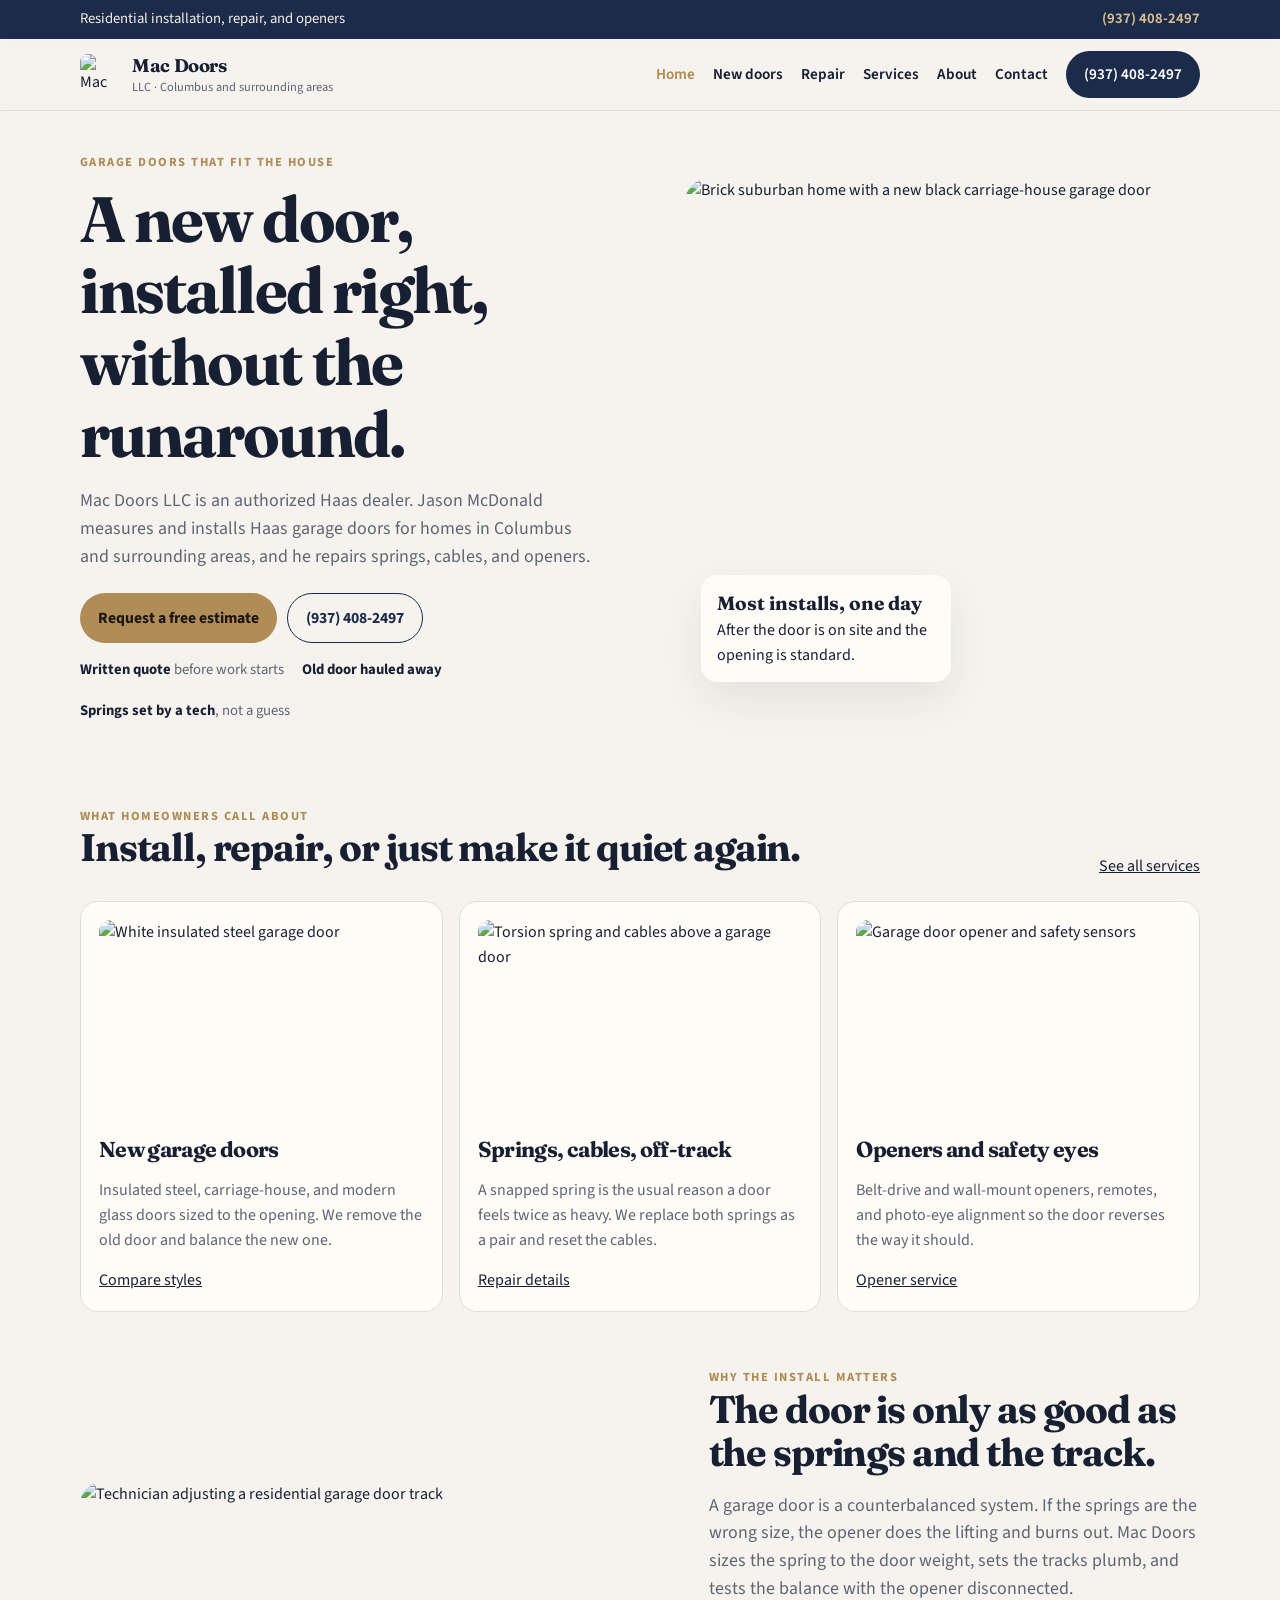
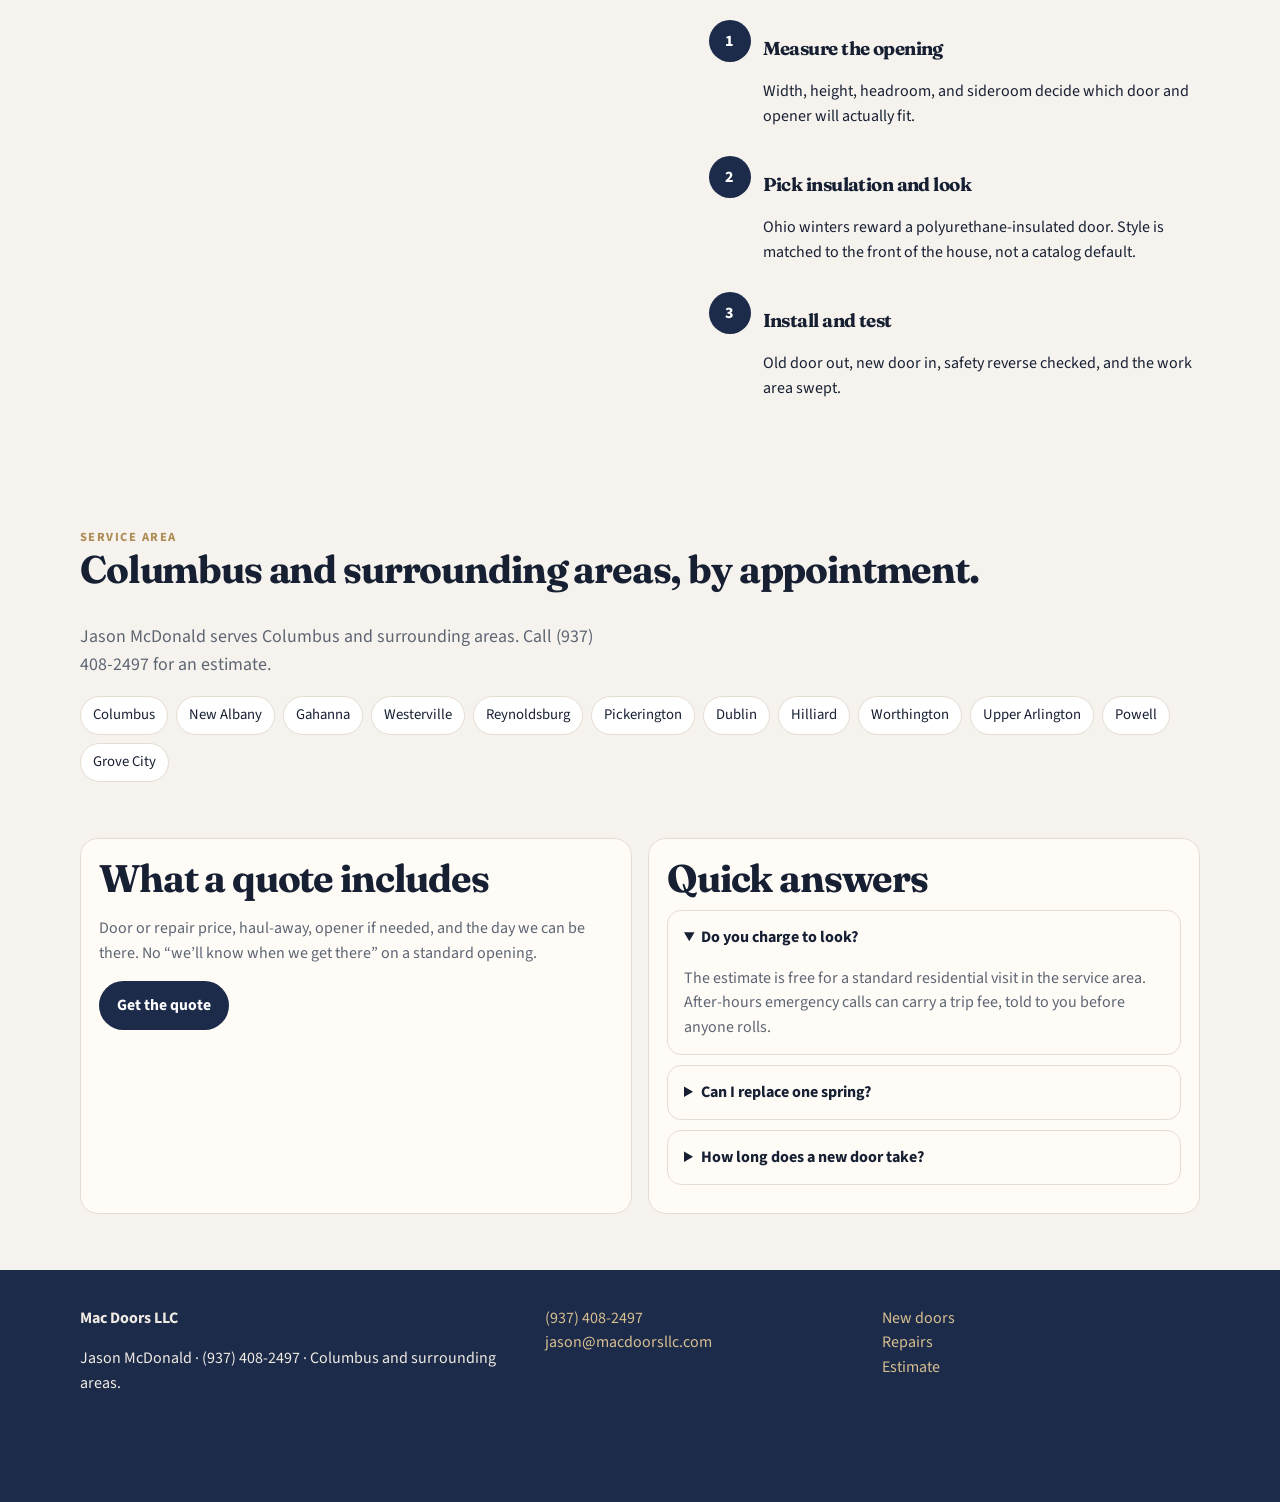
==== index.html @ 1c5671c1 "Add files via upload" ====
<!DOCTYPE html>
<html lang="en">
<head>
  <meta charset="utf-8">
  <meta name="viewport" content="width=device-width, initial-scale=1">
  <title>Mac Doors LLC | Garage Door Installation & Repair in Columbus and surrounding areas</title>
  <meta name="description" content="Mac Doors LLC installs and repairs residential garage doors, springs, and openers in Columbus and surrounding areas. Free written estimates. Same-week installs on in-stock doors.">
  <link rel="preconnect" href="https://fonts.googleapis.com">
  <link rel="preconnect" href="https://fonts.gstatic.com" crossorigin>
  <link href="https://fonts.googleapis.com/css2?family=Fraunces:opsz,wght@9..144,560;9..144,680&family=Source+Sans+3:wght@400;600;700&display=swap" rel="stylesheet">
  <link rel="stylesheet" href="styles.css">
</head>
<body>
  <div class="topbar"><div class="wrap"><span>Residential installation, repair, and openers</span><a data-phone href="tel:+19374082497">Call for a free estimate</a></div></div>
  <header class="site">
    <div class="wrap nav">
      <a class="brand" href="index.html"><img src="images/mark.jpg" alt="Mac Doors mark"><div><strong>Mac Doors</strong><span>LLC · Columbus and surrounding areas</span></div></a>
      <button class="menu-btn" type="button" aria-label="Open menu">Menu</button>
      <nav class="links">
        <a class="active" href="index.html">Home</a>
        <a href="doors.html">New doors</a>
        <a href="repair.html">Repair</a>
        <a href="services.html">Services</a>
        <a href="about.html">About</a>
        <a href="contact.html">Contact</a>
        <a class="btn" data-phone href="tel:+19374082497">Call</a>
      </nav>
    </div>
  </header>
  <main>
    <div class="wrap hero">
      <div>
        <div class="kicker">Garage doors that fit the house</div>
        <h1>A new door, installed right, without the runaround.</h1>
        <p class="lede">Mac Doors LLC is an authorized Haas dealer. Jason McDonald measures and installs Haas garage doors for homes in Columbus and surrounding areas, and he repairs springs, cables, and openers.</p>
        <div class="actions">
          <a class="btn gold" href="contact.html">Request a free estimate</a>
          <a class="btn ghost" data-phone href="tel:+19374082497">Call now</a>
        </div>
        <div class="trustrow">
          <span><strong>Written quote</strong> before work starts</span>
          <span><strong>Old door hauled away</strong></span>
          <span><strong>Springs set by a tech</strong>, not a guess</span>
        </div>
      </div>
      <div class="hero-photo">
        <img src="images/hero.jpg" alt="Brick suburban home with a new black carriage-house garage door">
        <div class="float-card"><b>Most installs, one day</b><span>After the door is on site and the opening is standard.</span></div>
      </div>
    </div>
    <section>
      <div class="wrap">
        <div class="section-head">
          <div><div class="kicker">What homeowners call about</div><h2>Install, repair, or just make it quiet again.</h2></div>
          <a href="services.html">See all services</a>
        </div>
        <div class="grid-3">
          <article class="card">
            <img src="images/steel.jpg" alt="White insulated steel garage door">
            <h3>New garage doors</h3>
            <p>Insulated steel, carriage-house, and modern glass doors sized to the opening. We remove the old door and balance the new one.</p>
            <a href="doors.html">Compare styles</a>
          </article>
          <article class="card">
            <img src="images/spring.jpg" alt="Torsion spring and cables above a garage door">
            <h3>Springs, cables, off-track</h3>
            <p>A snapped spring is the usual reason a door feels twice as heavy. We replace both springs as a pair and reset the cables.</p>
            <a href="repair.html">Repair details</a>
          </article>
          <article class="card">
            <img src="images/opener.jpg" alt="Garage door opener and safety sensors">
            <h3>Openers and safety eyes</h3>
            <p>Belt-drive and wall-mount openers, remotes, and photo-eye alignment so the door reverses the way it should.</p>
            <a href="services.html">Opener service</a>
          </article>
        </div>
      </div>
    </section>
    <section style="padding-top:0">
      <div class="wrap split">
        <img src="images/tech.jpg" alt="Technician adjusting a residential garage door track">
        <div>
          <div class="kicker">Why the install matters</div>
          <h2>The door is only as good as the springs and the track.</h2>
          <p class="lede">A garage door is a counterbalanced system. If the springs are the wrong size, the opener does the lifting and burns out. Mac Doors sizes the spring to the door weight, sets the tracks plumb, and tests the balance with the opener disconnected.</p>
          <div class="steps">
            <article><div><h3>Measure the opening</h3><p>Width, height, headroom, and sideroom decide which door and opener will actually fit.</p></div></article>
            <article><div><h3>Pick insulation and look</h3><p>Ohio winters reward a polyurethane-insulated door. Style is matched to the front of the house, not a catalog default.</p></div></article>
            <article><div><h3>Install and test</h3><p>Old door out, new door in, safety reverse checked, and the work area swept.</p></div></article>
          </div>
        </div>
      </div>
    </section>
    <section>
      <div class="wrap">
        <div class="section-head"><div><div class="kicker">Service area</div><h2>Columbus and surrounding areas, by appointment.</h2></div></div>
        <p class="lede">Jason McDonald serves Columbus and surrounding areas. Call (937) 408-2497 for an estimate.</p>
        <div class="cities" style="margin-top:16px">
          <span>Columbus</span><span>New Albany</span><span>Gahanna</span><span>Westerville</span><span>Reynoldsburg</span><span>Pickerington</span><span>Dublin</span><span>Hilliard</span><span>Worthington</span><span>Upper Arlington</span><span>Powell</span><span>Grove City</span>
        </div>
      </div>
    </section>
    <section style="padding-top:0">
      <div class="wrap grid-2">
        <div class="panel">
          <h2>What a quote includes</h2>
          <p>Door or repair price, haul-away, opener if needed, and the day we can be there. No “we’ll know when we get there” on a standard opening.</p>
          <a class="btn" href="contact.html">Get the quote</a>
        </div>
        <div class="panel faq">
          <h2>Quick answers</h2>
          <details open><summary>Do you charge to look?</summary><p>The estimate is free for a standard residential visit in the service area. After-hours emergency calls can carry a trip fee, told to you before anyone rolls.</p></details>
          <details><summary>Can I replace one spring?</summary><p>No. Springs are a matched pair. Replacing one leaves the other ready to fail and the door unbalanced.</p></details>
          <details><summary>How long does a new door take?</summary><p>A standard single or double door is usually a one-day install once the door is in stock. Custom sizes and special colors take longer to arrive.</p></details>
        </div>
      </div>
    </section>
  </main>
  <footer>
    <div class="wrap foot">
      <div><strong>Mac Doors LLC</strong><p>Jason McDonald · (937) 408-2497 · Columbus and surrounding areas.</p></div>
      <div><a data-phone href="tel:+19374082497">Call</a><br><a data-email href="mailto:jason@macdoorsllc.com">Email</a></div>
      <div><a href="doors.html">New doors</a><br><a href="repair.html">Repairs</a><br><a href="contact.html">Estimate</a></div>
    </div>
  </footer>
  <div class="callbar"><a class="btn gold" data-phone href="tel:+19374082497">Call Mac Doors</a></div>
  <script src="site.js"></script>
</body>
</html>
---- styles.css ----
:root {
  --ink: #172033;
  --navy: #1c2b4a;
  --navy-2: #243656;
  --brass: #b08d57;
  --brass-2: #d7be90;
  --paper: #f6f3ee;
  --card: #fffcf8;
  --line: #e4ddd2;
  --muted: #5d6573;
  --danger: #8c3a2f;
  --shadow: 0 18px 40px rgba(23, 32, 51, 0.08);
  --radius: 18px;
  --max: 1120px;
}
* { box-sizing: border-box; }
html { scroll-behavior: smooth; }
body {
  margin: 0;
  font-family: "Source Sans 3", "Segoe UI", sans-serif;
  color: var(--ink);
  background: var(--paper);
  line-height: 1.55;
}
img { max-width: 100%; display: block; }
a { color: inherit; }
.wrap { width: min(var(--max), calc(100% - 32px)); margin: 0 auto; }
.topbar {
  background: var(--navy);
  color: #f4efe6;
  font-size: 0.92rem;
}
.topbar .wrap { display: flex; justify-content: space-between; gap: 12px; padding: 8px 0; flex-wrap: wrap; }
.topbar a { color: var(--brass-2); text-decoration: none; font-weight: 650; }
header.site {
  position: sticky; top: 0; z-index: 20;
  background: rgba(246, 243, 238, 0.94);
  backdrop-filter: blur(10px);
  border-bottom: 1px solid var(--line);
}
.nav { display: flex; align-items: center; justify-content: space-between; gap: 16px; padding: 12px 0; }
.brand { display: flex; align-items: center; gap: 10px; text-decoration: none; }
.brand img { width: 42px; height: 42px; object-fit: cover; border-radius: 8px; }
.brand strong { display: block; font-family: Fraunces, Georgia, serif; font-size: 1.15rem; letter-spacing: -0.02em; }
.brand span { display: block; color: var(--muted); font-size: 0.78rem; margin-top: -2px; }
.links { display: flex; gap: 18px; align-items: center; }
.links a { text-decoration: none; font-weight: 620; font-size: 0.95rem; }
.links a.active { color: var(--brass); }
.btn {
  display: inline-flex; align-items: center; justify-content: center;
  background: var(--navy); color: white; text-decoration: none;
  border-radius: 999px; padding: 12px 18px; font-weight: 700; border: 0;
  cursor: pointer; font-size: 0.98rem;
}
.btn.gold { background: var(--brass); color: #1b160f; }
.btn.ghost { background: transparent; color: var(--navy); border: 1.5px solid var(--navy); }
.menu-btn { display: none; background: transparent; border: 1px solid var(--line); border-radius: 10px; padding: 8px 10px; font-weight: 700; }
.hero { display: grid; grid-template-columns: 1.05fr 0.95fr; gap: 36px; align-items: center; padding: 42px 0 28px; }
.kicker { color: var(--brass); font-weight: 750; letter-spacing: 0.12em; text-transform: uppercase; font-size: 0.78rem; }
h1, h2, h3 { font-family: Fraunces, Georgia, serif; letter-spacing: -0.03em; line-height: 1.12; }
h1 { font-size: clamp(2.3rem, 5vw, 4.3rem); margin: 10px 0 14px; }
h2 { font-size: clamp(1.8rem, 3vw, 2.6rem); margin: 0 0 10px; }
.lede { font-size: 1.12rem; color: var(--muted); max-width: 58ch; }
.actions { display: flex; gap: 10px; flex-wrap: wrap; margin: 22px 0 16px; }
.trustrow { display: flex; gap: 18px; flex-wrap: wrap; color: var(--muted); font-size: 0.92rem; }
.trustrow strong { color: var(--ink); }
.hero-photo { position: relative; }
.hero-photo img { width: 100%; height: 520px; object-fit: cover; border-radius: 24px; }
.float-card {
  position: absolute; left: 16px; bottom: 16px; background: var(--card);
  border-radius: 16px; padding: 14px 16px; box-shadow: var(--shadow); max-width: 250px;
}
.float-card b { display: block; font-family: Fraunces, Georgia, serif; font-size: 1.2rem; }
section { padding: 56px 0; }
.section-head { display: flex; justify-content: space-between; gap: 20px; align-items: end; margin-bottom: 22px; }
.grid-3, .grid-2, .grid-4 { display: grid; gap: 16px; }
.grid-3 { grid-template-columns: repeat(3, 1fr); }
.grid-2 { grid-template-columns: 1fr 1fr; }
.grid-4 { grid-template-columns: repeat(4, 1fr); }
.card, .panel {
  background: var(--card); border: 1px solid var(--line); border-radius: var(--radius); padding: 18px;
}
.card h3 { margin: 8px 0; font-size: 1.35rem; }
.card p, .panel p { color: var(--muted); }
.card img, .shot img { width: 100%; height: 210px; object-fit: cover; border-radius: 12px; }
.shot img { height: 280px; }
.icon { width: 36px; height: 36px; border-radius: 10px; background: #efe6d6; color: var(--navy); display: grid; place-items: center; font-weight: 800; }
.split { display: grid; grid-template-columns: 1.1fr 0.9fr; gap: 28px; align-items: center; }
.split img { width: 100%; height: 420px; object-fit: cover; border-radius: 22px; }
.steps { counter-reset: step; display: grid; gap: 12px; }
.steps article { display: grid; grid-template-columns: 42px 1fr; gap: 12px; align-items: start; }
.steps article::before {
  counter-increment: step; content: counter(step);
  width: 42px; height: 42px; border-radius: 50%; background: var(--navy); color: white;
  display: grid; place-items: center; font-weight: 750;
}
.warn { background: #f8efe8; border: 1px solid #ead7cc; border-radius: 16px; padding: 14px 16px; color: var(--danger); }
.faq details { background: var(--card); border: 1px solid var(--line); border-radius: 14px; padding: 14px 16px; margin-bottom: 10px; }
.faq summary { cursor: pointer; font-weight: 720; }
.faq p { margin-bottom: 0; }
.cities { display: flex; flex-wrap: wrap; gap: 8px; }
.cities span { background: white; border: 1px solid var(--line); border-radius: 999px; padding: 7px 12px; font-size: 0.92rem; }
form { display: grid; gap: 10px; }
label { font-weight: 700; font-size: 0.9rem; }
input, select, textarea {
  width: 100%; border: 1px solid var(--line); background: white; border-radius: 12px;
  padding: 12px; font: inherit;
}
.note { font-size: 0.86rem; color: var(--muted); }
footer { background: var(--navy); color: #efeae2; padding: 36px 0 90px; }
footer a { color: var(--brass-2); text-decoration: none; }
.foot { display: grid; grid-template-columns: 1.4fr 1fr 1fr; gap: 20px; }
.callbar {
  position: fixed; left: 0; right: 0; bottom: 0; z-index: 30;
  display: none; background: var(--navy); padding: 10px;
}
.callbar a { display: block; text-align: center; }
.page-hero { padding: 34px 0 8px; }
.page-hero h1 { font-size: clamp(2.1rem, 4vw, 3.4rem); }
@media (max-width: 860px) {
  .hero, .split, .grid-3, .grid-2, .grid-4, .foot { grid-template-columns: 1fr; }
  .hero-photo img, .split img { height: 280px; }
  .links { display: none; }
  .links.open { display: flex; flex-direction: column; align-items: flex-start; position: absolute; left: 16px; right: 16px; top: 68px; background: white; border: 1px solid var(--line); border-radius: 16px; padding: 14px; box-shadow: var(--shadow); }
  .menu-btn { display: inline-flex; }
  header.site { position: sticky; }
  .callbar { display: block; }
  body { padding-bottom: 64px; }
}
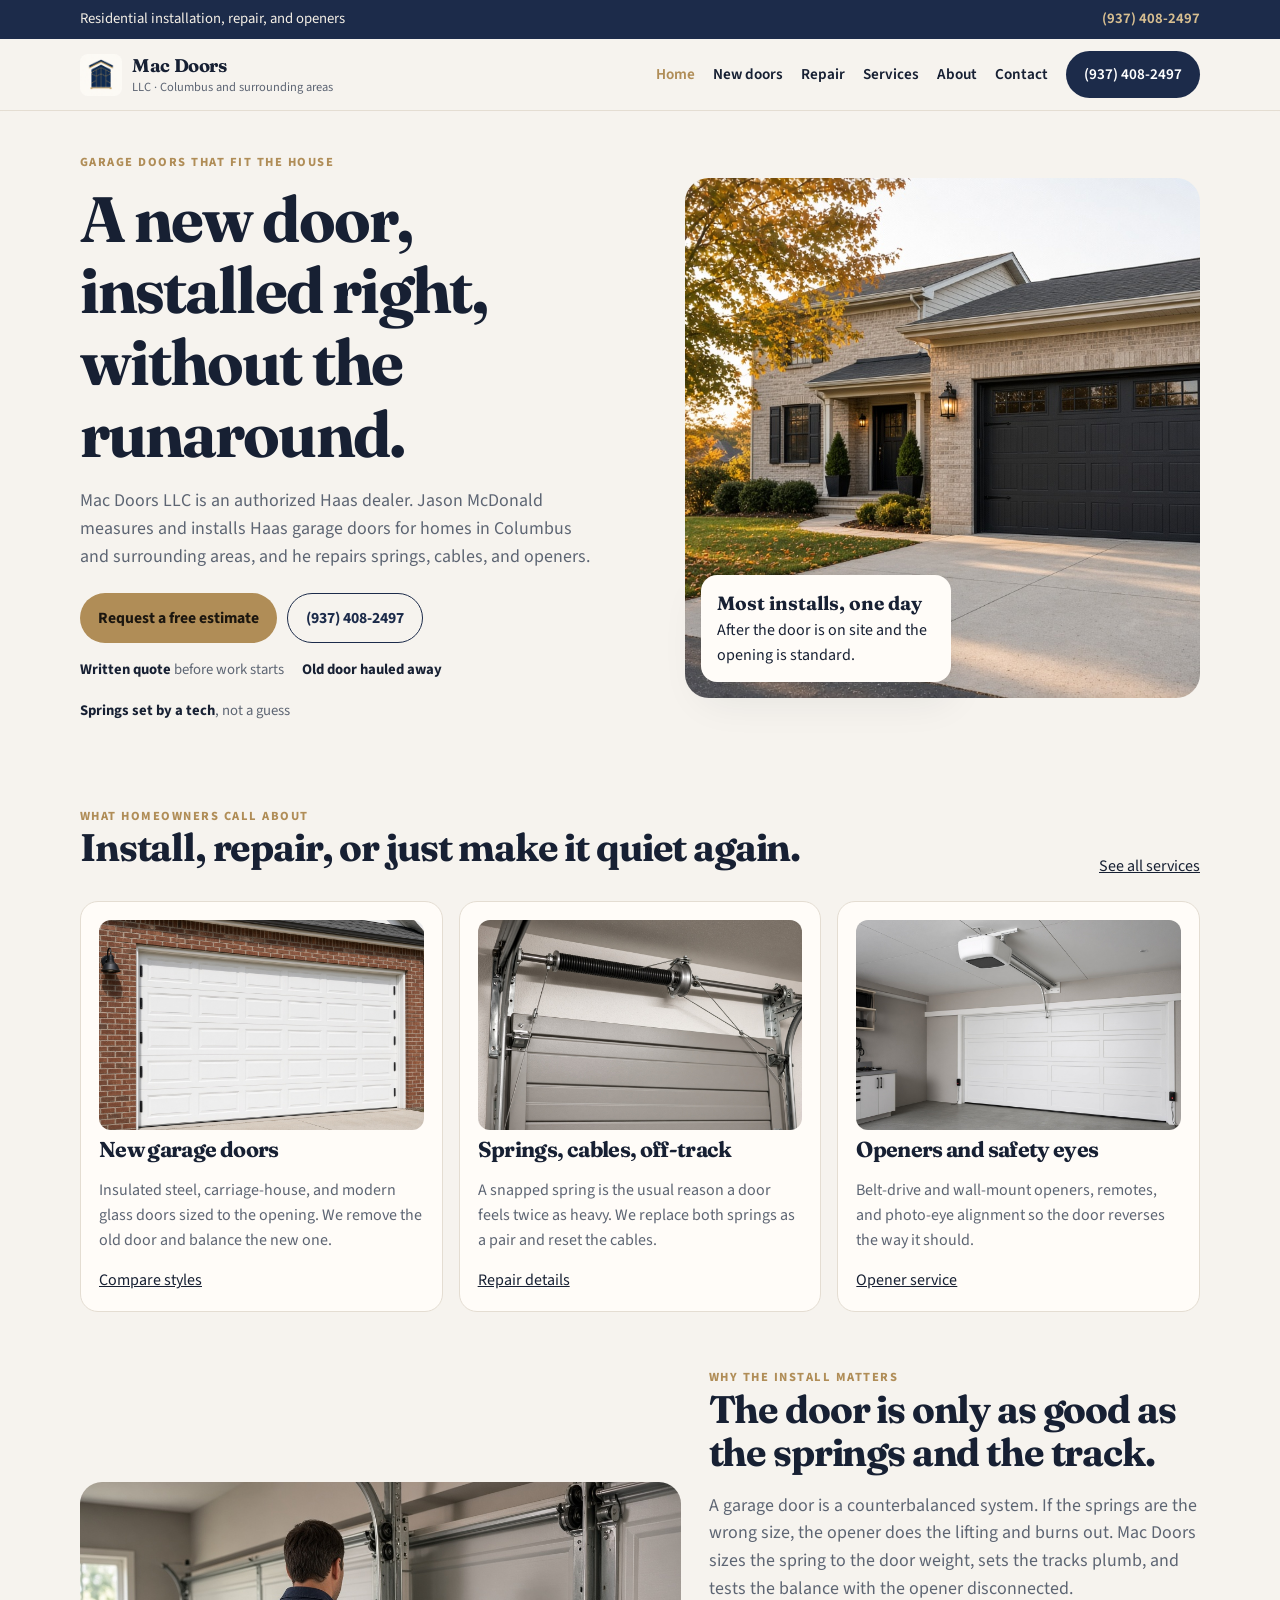
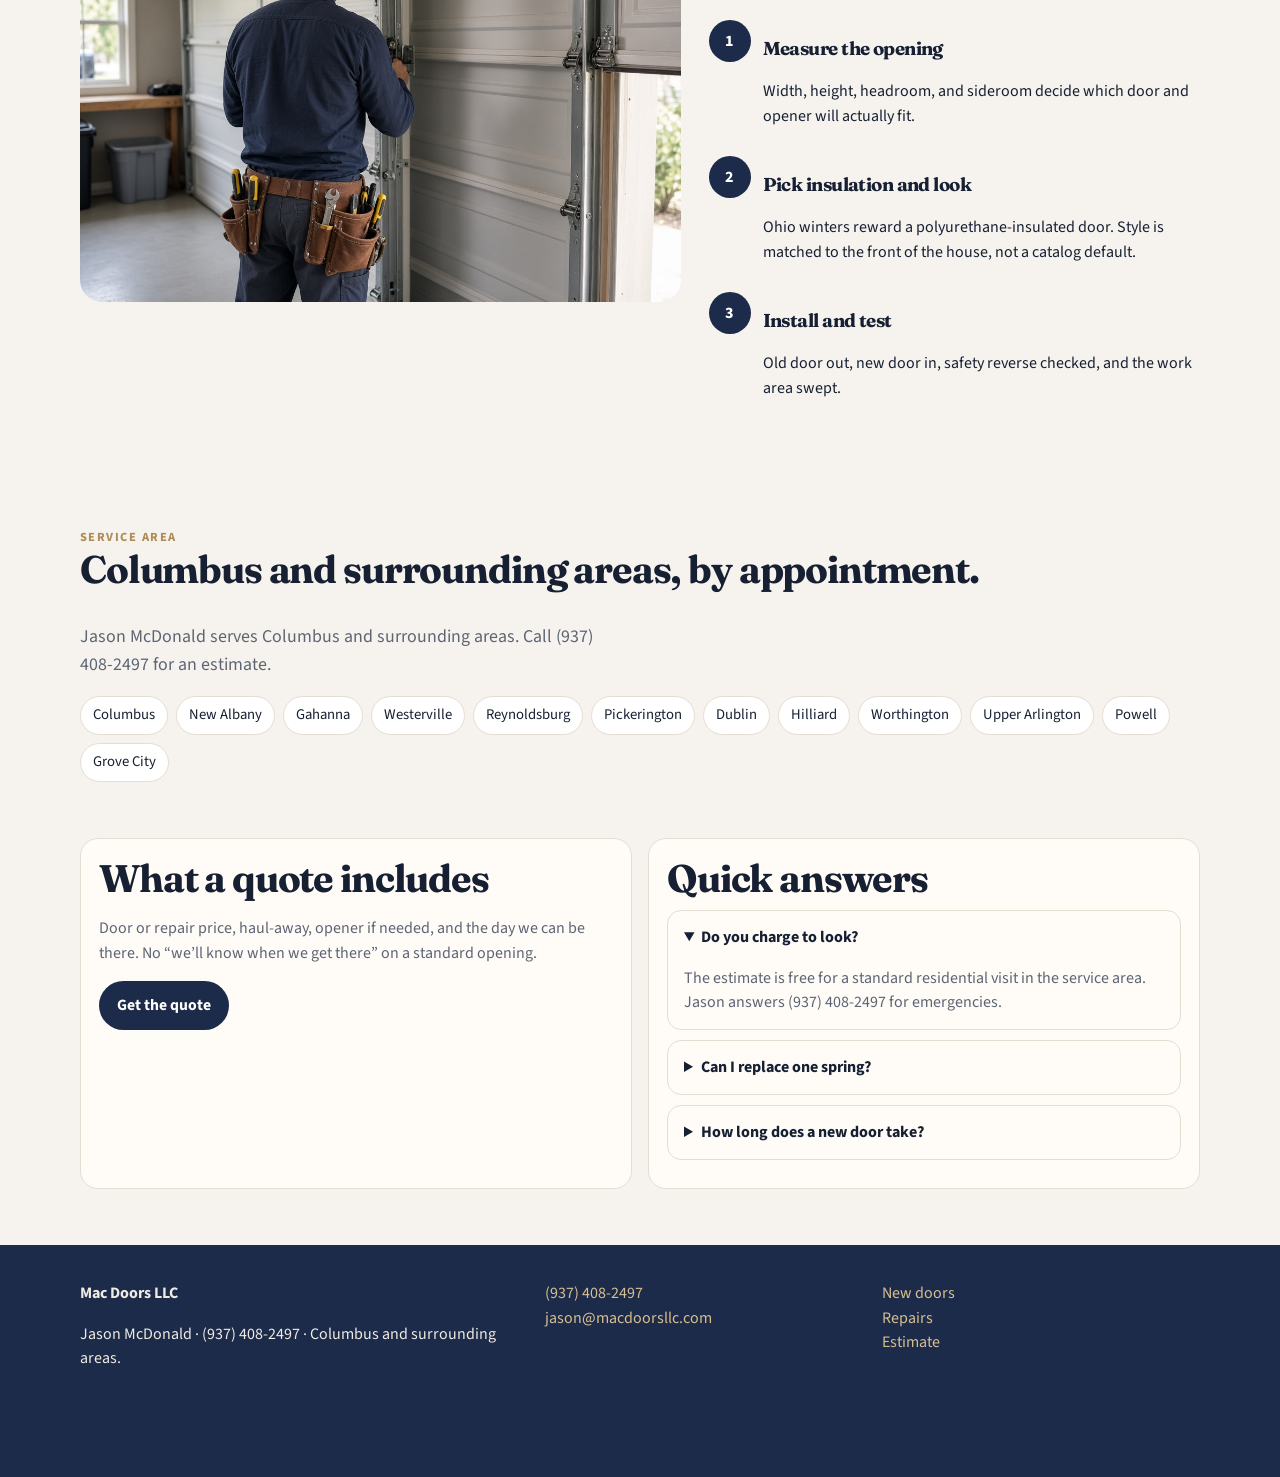
==== commit d1a44a61: "Remove after-hours fee and say Jason answers emergencies" ====
--- a/index.html
+++ b/index.html
@@ -109,7 +109,7 @@
         </div>
         <div class="panel faq">
           <h2>Quick answers</h2>
-          <details open><summary>Do you charge to look?</summary><p>The estimate is free for a standard residential visit in the service area. After-hours emergency calls can carry a trip fee, told to you before anyone rolls.</p></details>
+          <details open><summary>Do you charge to look?</summary><p>The estimate is free for a standard residential visit in the service area. Jason answers (937) 408-2497 for emergencies.</p></details>
           <details><summary>Can I replace one spring?</summary><p>No. Springs are a matched pair. Replacing one leaves the other ready to fail and the door unbalanced.</p></details>
           <details><summary>How long does a new door take?</summary><p>A standard single or double door is usually a one-day install once the door is in stock. Custom sizes and special colors take longer to arrive.</p></details>
         </div>
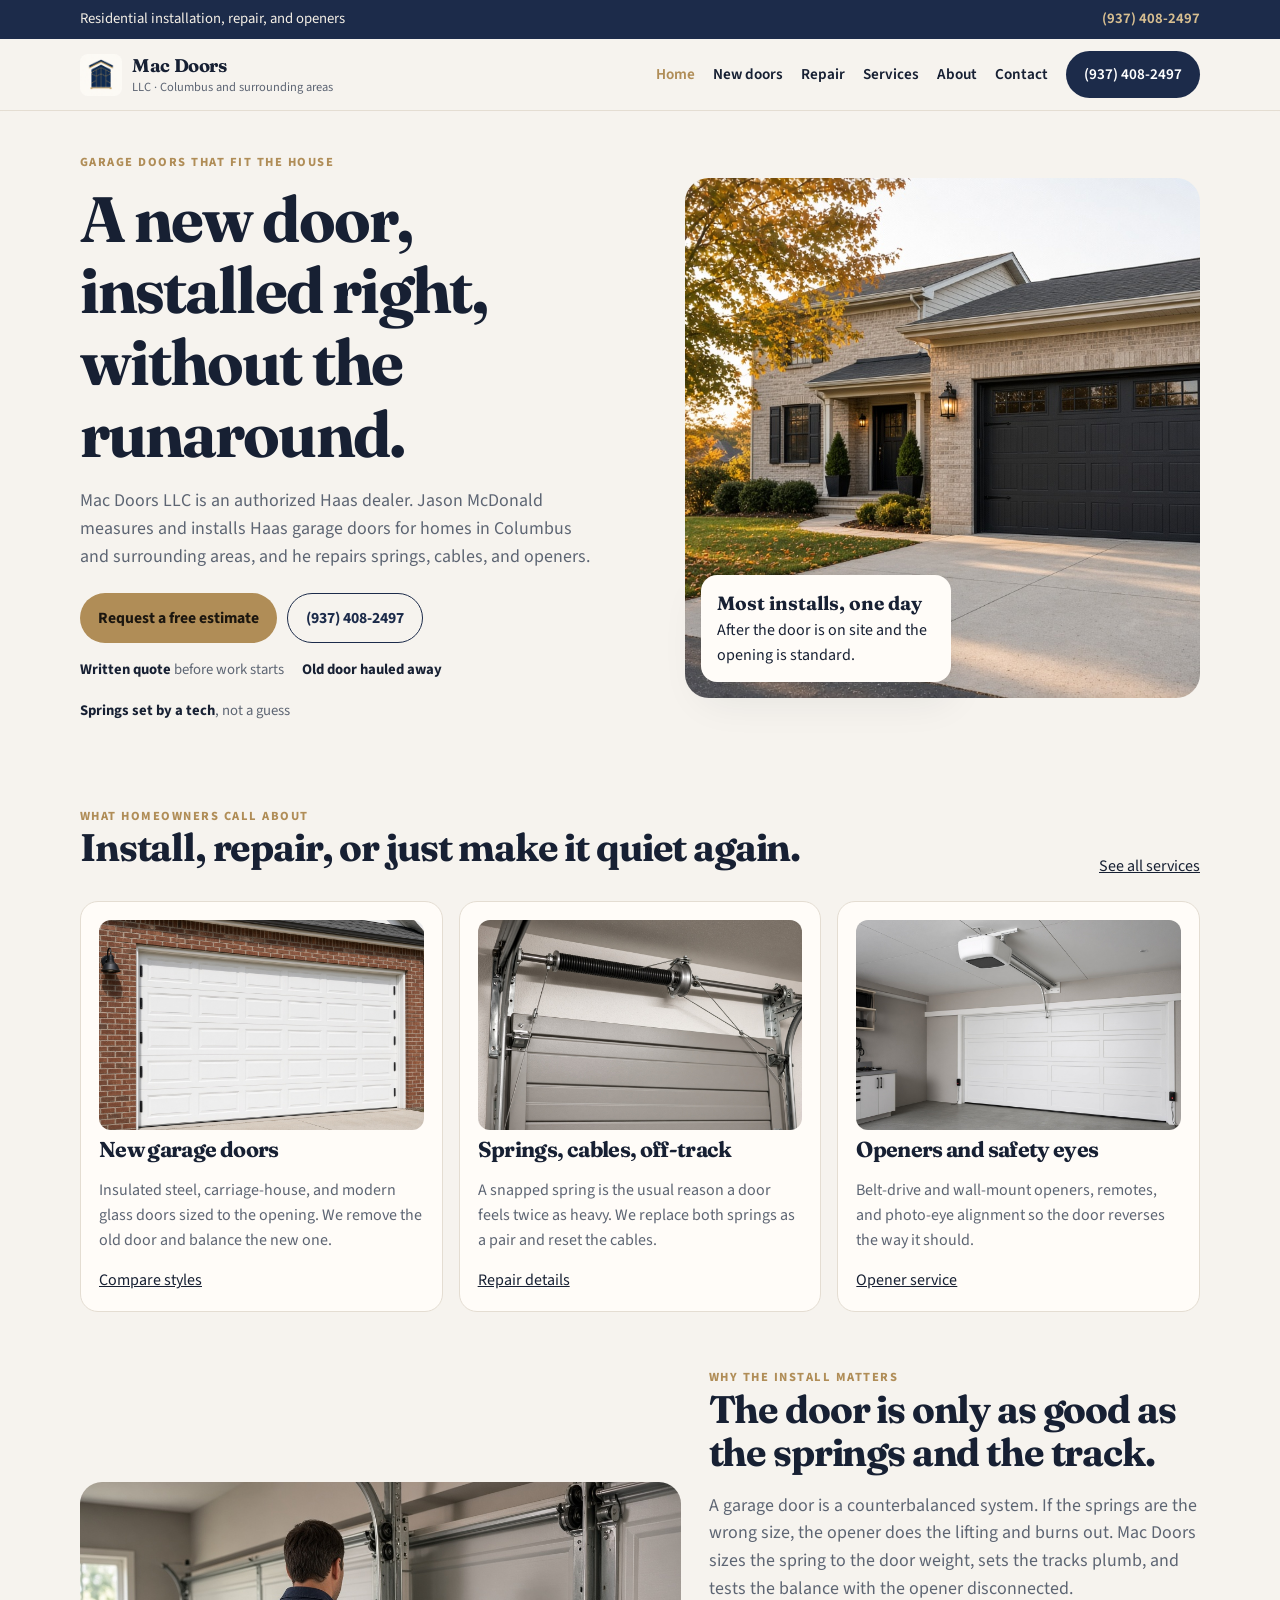
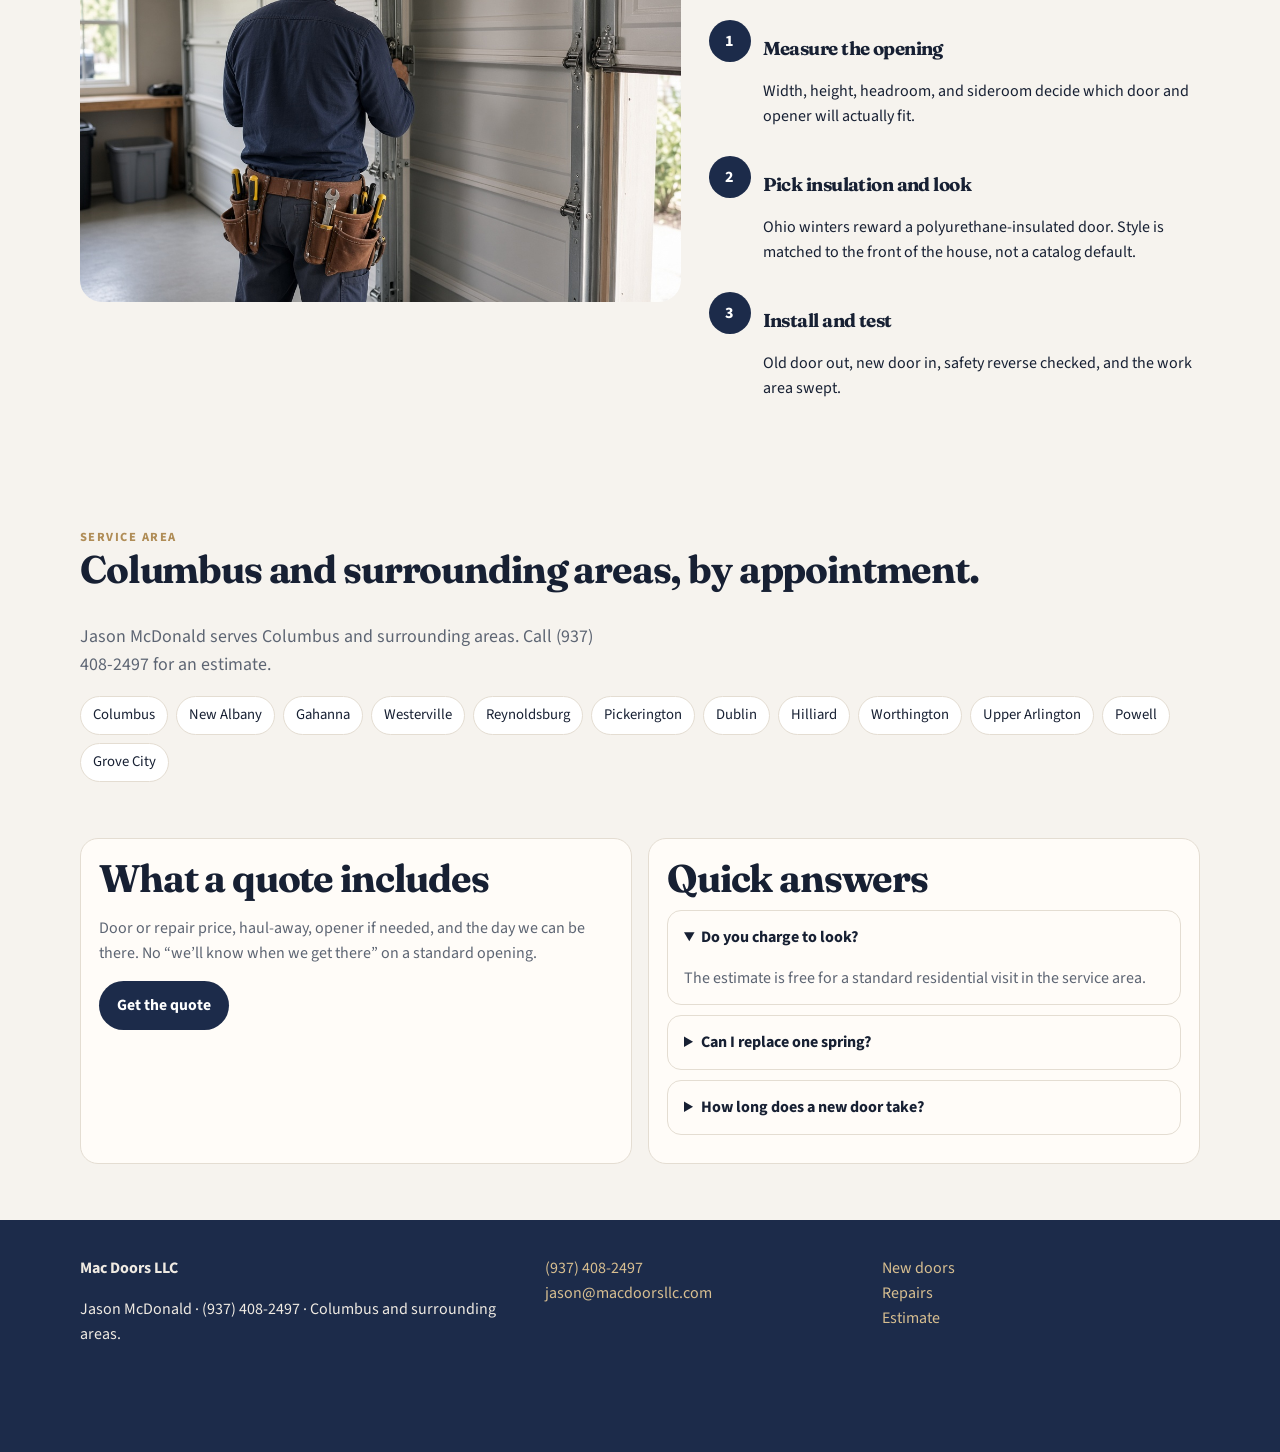
==== commit b342b8a6: "Remove emergency mention from home page" ====
--- a/index.html
+++ b/index.html
@@ -109,7 +109,7 @@
         </div>
         <div class="panel faq">
           <h2>Quick answers</h2>
-          <details open><summary>Do you charge to look?</summary><p>The estimate is free for a standard residential visit in the service area. Jason answers (937) 408-2497 for emergencies.</p></details>
+          <details open><summary>Do you charge to look?</summary><p>The estimate is free for a standard residential visit in the service area.</p></details>
           <details><summary>Can I replace one spring?</summary><p>No. Springs are a matched pair. Replacing one leaves the other ready to fail and the door unbalanced.</p></details>
           <details><summary>How long does a new door take?</summary><p>A standard single or double door is usually a one-day install once the door is in stock. Custom sizes and special colors take longer to arrive.</p></details>
         </div>
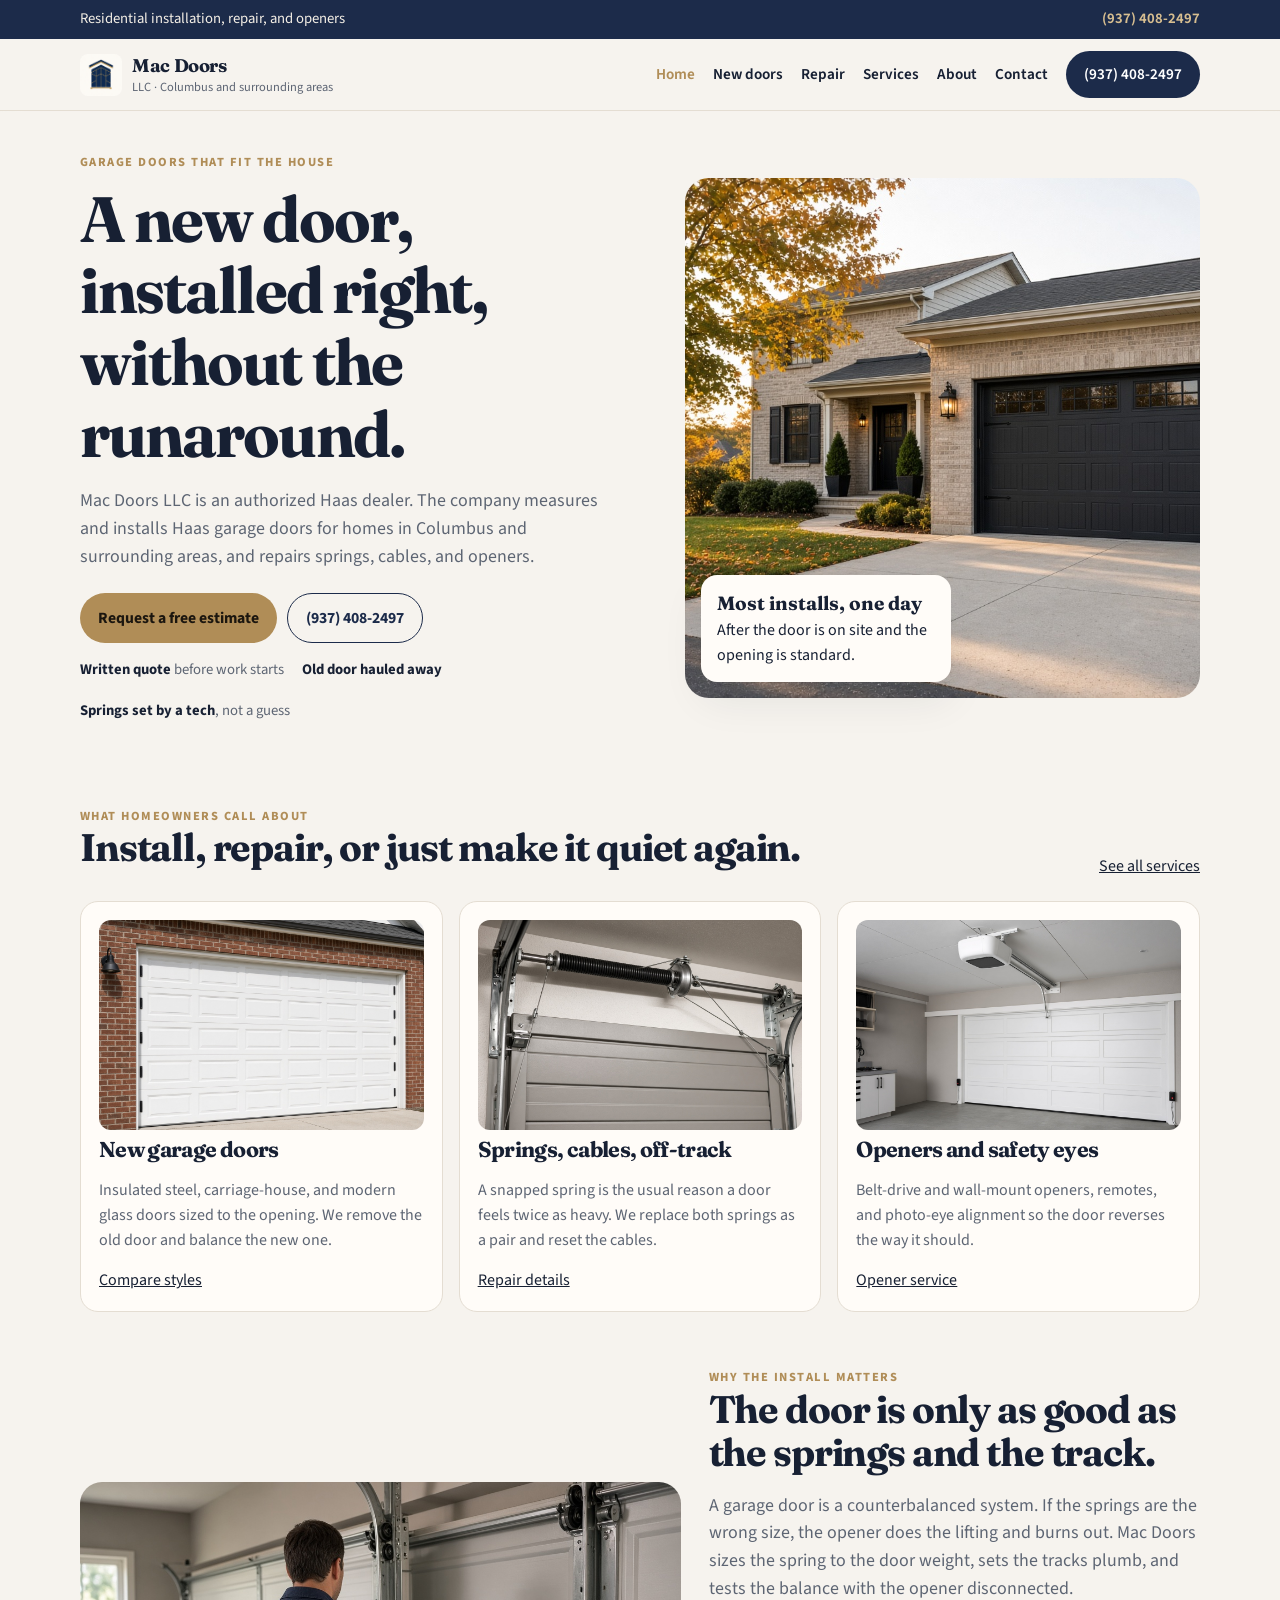
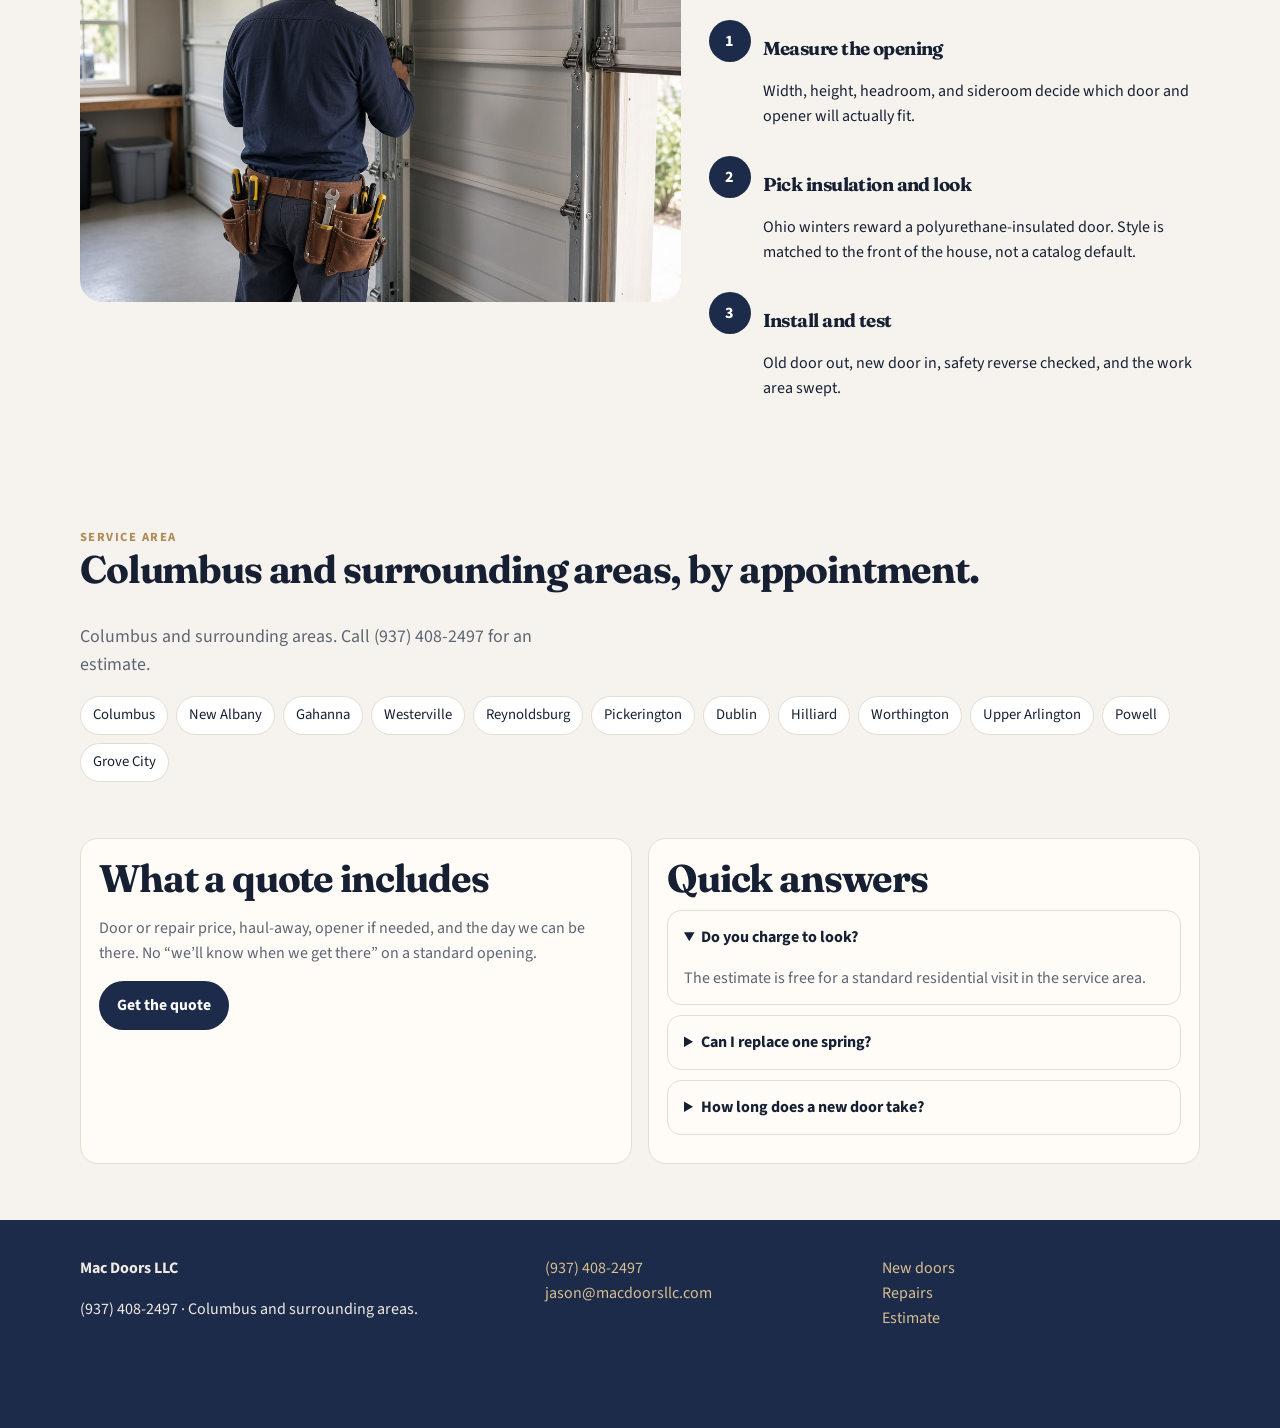
==== commit 29f2264b: "Remove personal name from home and contact" ====
--- a/index.html
+++ b/index.html
@@ -32,7 +32,7 @@
       <div>
         <div class="kicker">Garage doors that fit the house</div>
         <h1>A new door, installed right, without the runaround.</h1>
-        <p class="lede">Mac Doors LLC is an authorized Haas dealer. Jason McDonald measures and installs Haas garage doors for homes in Columbus and surrounding areas, and he repairs springs, cables, and openers.</p>
+        <p class="lede">Mac Doors LLC is an authorized Haas dealer. The company measures and installs Haas garage doors for homes in Columbus and surrounding areas, and repairs springs, cables, and openers.</p>
         <div class="actions">
           <a class="btn gold" href="contact.html">Request a free estimate</a>
           <a class="btn ghost" data-phone href="tel:+19374082497">Call now</a>
@@ -94,7 +94,7 @@
     <section>
       <div class="wrap">
         <div class="section-head"><div><div class="kicker">Service area</div><h2>Columbus and surrounding areas, by appointment.</h2></div></div>
-        <p class="lede">Jason McDonald serves Columbus and surrounding areas. Call (937) 408-2497 for an estimate.</p>
+        <p class="lede">Columbus and surrounding areas. Call (937) 408-2497 for an estimate.</p>
         <div class="cities" style="margin-top:16px">
           <span>Columbus</span><span>New Albany</span><span>Gahanna</span><span>Westerville</span><span>Reynoldsburg</span><span>Pickerington</span><span>Dublin</span><span>Hilliard</span><span>Worthington</span><span>Upper Arlington</span><span>Powell</span><span>Grove City</span>
         </div>
@@ -118,7 +118,7 @@
   </main>
   <footer>
     <div class="wrap foot">
-      <div><strong>Mac Doors LLC</strong><p>Jason McDonald · (937) 408-2497 · Columbus and surrounding areas.</p></div>
+      <div><strong>Mac Doors LLC</strong><p>(937) 408-2497 · Columbus and surrounding areas.</p></div>
       <div><a data-phone href="tel:+19374082497">Call</a><br><a data-email href="mailto:jason@macdoorsllc.com">Email</a></div>
       <div><a href="doors.html">New doors</a><br><a href="repair.html">Repairs</a><br><a href="contact.html">Estimate</a></div>
     </div>
